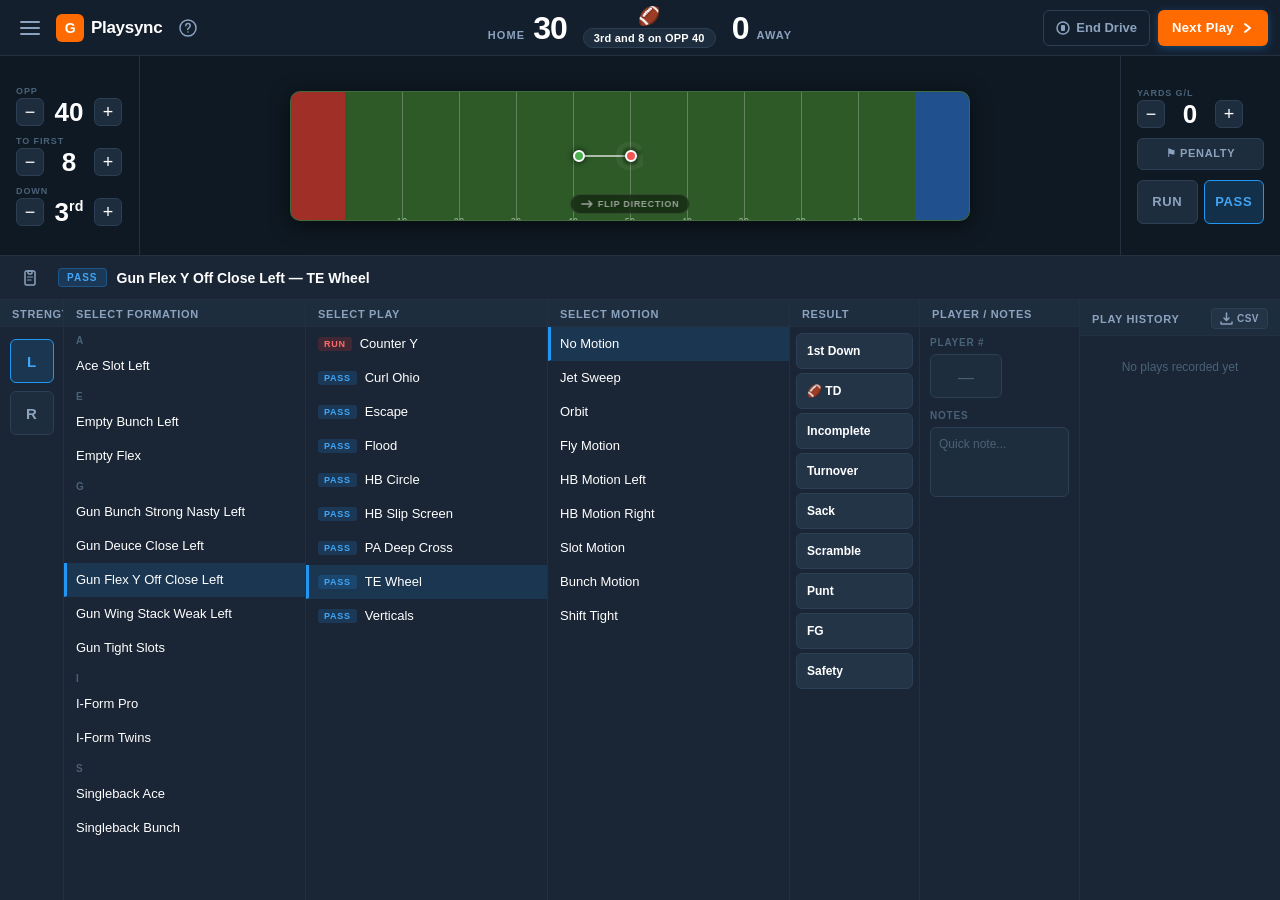
==== index.html @ 2f150595 "Add files via upload" ====
<!DOCTYPE html>
<html lang="es">
<head>
  <meta charset="UTF-8" />
  <meta name="viewport" content="width=device-width, initial-scale=1.0, user-scalable=no" />
  <meta name="apple-mobile-web-app-capable" content="yes" />
  <meta name="apple-mobile-web-app-status-bar-style" content="black-translucent" />
  <title>PlaySync</title>

  <!-- Stylesheets (order matters) -->
  <link rel="stylesheet" href="reset.css" />
  <link rel="stylesheet" href="tokens.css" />
  <link rel="stylesheet" href="layout.css" />
  <link rel="stylesheet" href="components.css" />
</head>
<body>

  <!-- ══════════════════════════════════════════
       TOP BAR — Logo + Scoreboard + Actions
  ══════════════════════════════════════════ -->
  <header id="topbar">
    <div class="topbar-left">
      <button class="icon-btn" id="btn-menu" aria-label="Menu">
        <svg width="20" height="20" viewBox="0 0 20 20" fill="none">
          <rect y="3" width="20" height="2" rx="1" fill="currentColor"/>
          <rect y="9" width="20" height="2" rx="1" fill="currentColor"/>
          <rect y="15" width="20" height="2" rx="1" fill="currentColor"/>
        </svg>
      </button>
      <div class="logo">
        <div class="logo-icon">G</div>
        <span class="logo-text">Playsync</span>
      </div>
      <button class="icon-btn" aria-label="Help">
        <svg width="18" height="18" viewBox="0 0 18 18" fill="none">
          <circle cx="9" cy="9" r="8" stroke="currentColor" stroke-width="1.5"/>
          <path d="M6.8 6.8C6.8 5.58 7.79 4.6 9 4.6s2.2.98 2.2 2.2c0 1.1-.8 1.76-1.54 2.24C9 9.5 8.7 9.9 8.7 10.5" stroke="currentColor" stroke-width="1.5" stroke-linecap="round"/>
          <circle cx="9" cy="13" r=".8" fill="currentColor"/>
        </svg>
      </button>
    </div>

    <div class="topbar-score">
      <div class="score-team">
        <span class="score-label">HOME</span>
        <span class="score-num" id="score-home">30</span>
      </div>
      <div class="score-divider">
        <div class="ball-icon">🏈</div>
        <div class="situation-chip" id="situation-chip">1 and 10 on 20</div>
      </div>
      <div class="score-team">
        <span class="score-num" id="score-away">0</span>
        <span class="score-label">AWAY</span>
      </div>
    </div>

    <div class="topbar-right">
      <button class="btn-secondary" id="btn-end-drive">
        <svg width="14" height="14" viewBox="0 0 14 14" fill="none">
          <circle cx="7" cy="7" r="6" stroke="currentColor" stroke-width="1.5"/>
          <rect x="5" y="4" width="4" height="6" rx="1" fill="currentColor"/>
        </svg>
        End Drive
      </button>
      <button class="btn-primary" id="btn-next-play">
        Next Play
        <svg width="14" height="14" viewBox="0 0 14 14" fill="none">
          <path d="M5 3l5 4-5 4" stroke="currentColor" stroke-width="2" stroke-linecap="round" stroke-linejoin="round"/>
        </svg>
      </button>
    </div>
  </header>

  <!-- ══════════════════════════════════════════
       MIDDLE SECTION — Field + Counters
  ══════════════════════════════════════════ -->
  <main id="middle">

    <!-- Left counters -->
    <div class="counters" id="counters-left">
      <div class="counter-group">
        <span class="counter-label">OPP</span>
        <div class="counter-control">
          <button class="counter-btn minus" data-target="opp">−</button>
          <span class="counter-value" id="val-opp">40</span>
          <button class="counter-btn plus" data-target="opp">+</button>
        </div>
      </div>
      <div class="counter-group">
        <span class="counter-label">TO FIRST</span>
        <div class="counter-control">
          <button class="counter-btn minus" data-target="tofirst">−</button>
          <span class="counter-value" id="val-tofirst">8</span>
          <button class="counter-btn plus" data-target="tofirst">+</button>
        </div>
      </div>
      <div class="counter-group">
        <span class="counter-label">DOWN</span>
        <div class="counter-control">
          <button class="counter-btn minus" data-target="down">−</button>
          <span class="counter-value" id="val-down">3<sup>rd</sup></span>
          <button class="counter-btn plus" data-target="down">+</button>
        </div>
      </div>
    </div>

    <!-- Field visualization -->
    <div class="field-wrap" id="field-wrap">
      <div class="field">
        <!-- End zones -->
        <div class="endzone endzone-left"></div>
        <div class="endzone endzone-right"></div>

        <!-- Yard lines -->
        <div class="yard-lines" id="yard-lines"></div>

        <!-- Yard labels -->
        <div class="yard-labels" id="yard-labels"></div>

        <!-- Ball marker -->
        <div class="ball-marker" id="ball-marker">
          <div class="ball-dot home"></div>
          <div class="ball-line"></div>
          <div class="ball-dot away"></div>
        </div>

        <!-- Logo watermark -->
        <div class="field-logo">G</div>

        <!-- Flip direction button -->
        <button class="flip-btn" id="btn-flip">
          <svg width="12" height="12" viewBox="0 0 12 12" fill="none">
            <path d="M1 6h10M8 3l3 3-3 3" stroke="currentColor" stroke-width="1.5" stroke-linecap="round" stroke-linejoin="round"/>
          </svg>
          FLIP DIRECTION
        </button>
      </div>
    </div>

    <!-- Right: Yards G/L + Penalty + Run/Pass -->
    <div class="counters" id="counters-right">

      <div class="counter-group">
        <span class="counter-label">YARDS G/L</span>
        <div class="counter-control">
          <button class="counter-btn minus" data-target="yards">−</button>
          <span class="counter-value" id="val-yards">0</span>
          <button class="counter-btn plus" data-target="yards">+</button>
        </div>
      </div>

      <div class="penalty-row" id="penalty-row">
        <button class="penalty-toggle" id="btn-penalty-toggle" data-active="false">
          ⚑ PENALTY
        </button>
        <div class="penalty-detail" id="penalty-detail" style="display:none">
          <select class="penalty-select" id="penalty-team">
            <option value="OFF">OFF</option>
            <option value="DEF">DEF</option>
          </select>
          <input class="penalty-input" id="penalty-yards" type="number" min="0" max="50" placeholder="Yds" />
        </div>
      </div>

      <div class="run-pass-toggle">
        <button class="toggle-btn" id="btn-run" data-type="run">RUN</button>
        <button class="toggle-btn active" id="btn-pass" data-type="pass">PASS</button>
      </div>

    </div>

  </main>

  <!-- ══════════════════════════════════════════
       PLAY BAR — Current selected play display
  ══════════════════════════════════════════ -->
  <div id="play-bar">
    <button class="icon-btn" id="btn-clipboard">
      <svg width="18" height="18" viewBox="0 0 18 18" fill="none">
        <rect x="4" y="2" width="10" height="14" rx="1.5" stroke="currentColor" stroke-width="1.5"/>
        <path d="M7 2h4v2a1 1 0 01-1 1H8a1 1 0 01-1-1V2z" stroke="currentColor" stroke-width="1.5"/>
        <line x1="6.5" y1="8" x2="11.5" y2="8" stroke="currentColor" stroke-width="1.2" stroke-linecap="round"/>
        <line x1="6.5" y1="11" x2="10" y2="11" stroke="currentColor" stroke-width="1.2" stroke-linecap="round"/>
      </svg>
    </button>
    <div class="play-bar-content">
      <span class="play-type-badge" id="play-badge">PASS</span>
      <span class="play-name" id="play-name">Gun Flex Y Off Close Left — TE Wheel</span>
    </div>
  </div>

  <!-- ══════════════════════════════════════════
       BOTTOM PANEL — Selectors + Play History
  ══════════════════════════════════════════ -->
  <section id="bottom-panel">

    <!-- Col 1: Strength -->
    <div class="selector-col" id="col-strength">
      <div class="col-header">Strength</div>
      <div class="strength-btns">
        <button class="strength-btn active" data-strength="L">L</button>
        <button class="strength-btn" data-strength="R">R</button>
      </div>
    </div>

    <!-- Col 2: Formation -->
    <div class="selector-col" id="col-formation">
      <div class="col-header">Select Formation</div>
      <div class="selector-list" id="formation-list"></div>
    </div>

    <!-- Col 3: Play -->
    <div class="selector-col" id="col-play">
      <div class="col-header">Select Play</div>
      <div class="selector-list" id="play-list"></div>
    </div>

    <!-- Col 4: Motion -->
    <div class="selector-col" id="col-motion">
      <div class="col-header">Select Motion</div>
      <div class="selector-list" id="motion-list"></div>
    </div>

    <!-- Col 5: Result -->
    <div class="selector-col" id="col-result">
      <div class="col-header">Result</div>
      <div class="result-btns" id="result-btns">
        <button class="result-btn" data-result="1st Down">1st Down</button>
        <button class="result-btn" data-result="TD">🏈 TD</button>
        <button class="result-btn" data-result="Incomplete">Incomplete</button>
        <button class="result-btn" data-result="Turnover">Turnover</button>
        <button class="result-btn" data-result="Sack">Sack</button>
        <button class="result-btn" data-result="Scramble">Scramble</button>
        <button class="result-btn" data-result="Punt">Punt</button>
        <button class="result-btn" data-result="FG">FG</button>
        <button class="result-btn" data-result="Safety">Safety</button>
      </div>
    </div>

    <!-- Col 6: Player + Notes -->
    <div class="selector-col" id="col-player">
      <div class="col-header">Player / Notes</div>
      <div class="player-notes-panel">
        <div class="field-group">
          <label class="field-label">Player #</label>
          <input
            class="player-num-input"
            id="val-player"
            type="number"
            min="0" max="99"
            placeholder="—"
            inputmode="numeric"
          />
        </div>
        <div class="field-group">
          <label class="field-label">Notes</label>
          <textarea class="notes-input" id="play-notes" maxlength="80" placeholder="Quick note..."></textarea>
        </div>
      </div>
    </div>

    <!-- Col 7: Play History -->
    <div class="selector-col" id="col-history">
      <div class="col-header">
        Play History
        <button class="export-btn" id="btn-export">
          <svg width="13" height="13" viewBox="0 0 13 13" fill="none">
            <path d="M6.5 1v7M4 6l2.5 2.5L9 6" stroke="currentColor" stroke-width="1.5" stroke-linecap="round" stroke-linejoin="round"/>
            <path d="M1 10v1.5a.5.5 0 00.5.5h10a.5.5 0 00.5-.5V10" stroke="currentColor" stroke-width="1.5" stroke-linecap="round"/>
          </svg>
          CSV
        </button>
      </div>
      <div class="history-list" id="history-list">
        <div class="history-empty">No plays recorded yet</div>
      </div>
    </div>

  </section>

  <!-- Scripts -->
  <script src="data.js"></script>
  <script src="state.js"></script>
  <script src="field.js"></script>
  <script src="selectors.js"></script>
  <script src="counters.js"></script>
  <script src="history.js"></script>
  <script src="export.js"></script>
  <script src="playModal.js"></script>
  <script src="playLogic.js"></script>
  <script src="app.js"></script>

</body>
</html>
---- tokens.css ----
/* ══════════════════════════════════════════
   DESIGN TOKENS
   Edit these to retheme the entire app
══════════════════════════════════════════ */

:root {
  /* ── Colors ── */
  --bg:           #0f1923;
  --bg-mid:       #141f2e;
  --bg-panel:     #1a2535;
  --bg-card:      #1e2d3d;
  --bg-item:      #243447;
  --bg-item-hover:#2a3d54;
  --bg-selected:  #1a3650;

  --border:       #243040;
  --border-light: #2d3f55;

  --text-primary: #ffffff;
  --text-secondary: #8ba3be;
  --text-muted:   #4a6278;

  --accent-blue:  #2196f3;
  --accent-blue-bright: #42a5f5;
  --accent-orange: #ff6b00;
  --accent-orange-muted: rgba(255, 107, 0, 0.15);

  --run-color:    #e53935;
  --run-bg:       rgba(229, 57, 53, 0.18);
  --pass-color:   #2196f3;
  --pass-bg:      rgba(33, 150, 243, 0.18);

  --endzone-home: rgba(180, 40, 40, 0.85);
  --endzone-away: rgba(30, 80, 160, 0.85);
  --field-green:  #2d5a27;
  --field-line:   rgba(255,255,255,0.25);

  /* ── Typography ── */
  --font-ui:      -apple-system, 'SF Pro Display', 'Helvetica Neue', sans-serif;
  --font-mono:    'SF Mono', 'Menlo', monospace;

  /* ── Sizing — iPad landscape target: 1024×768 ── */
  --topbar-h:     56px;
  --middle-h:     200px;
  --playbar-h:    44px;
  --bottom-h:     calc(100vh - var(--topbar-h) - var(--middle-h) - var(--playbar-h));

  /* ── Radius ── */
  --r-sm:   6px;
  --r-md:   10px;
  --r-lg:   14px;
  --r-full: 999px;

  /* ── Shadows ── */
  --shadow-sm:  0 1px 3px rgba(0,0,0,0.4);
  --shadow-md:  0 4px 12px rgba(0,0,0,0.5);
  --shadow-btn: 0 2px 8px rgba(33,150,243,0.35);
}
---- layout.css ----
/* ══════════════════════════════════════════
   LAYOUT
══════════════════════════════════════════ */

body {
  font-family: var(--font-ui);
  background: var(--bg);
  color: var(--text-primary);
  display: flex;
  flex-direction: column;
  height: 100vh;
  width: 100vw;
}

/* ── TOP BAR ── */
#topbar {
  height: var(--topbar-h);
  background: var(--bg-mid);
  border-bottom: 1px solid var(--border);
  display: grid;
  grid-template-columns: 1fr auto 1fr;
  align-items: center;
  padding: 0 12px;
  flex-shrink: 0;
  gap: 8px;
  z-index: 10;
}

.topbar-left {
  display: flex;
  align-items: center;
  gap: 8px;
}

.topbar-score {
  display: flex;
  align-items: center;
  gap: 16px;
}

.topbar-right {
  display: flex;
  align-items: center;
  justify-content: flex-end;
  gap: 8px;
}

/* ── MIDDLE ── */
#middle {
  height: var(--middle-h);
  display: grid;
  grid-template-columns: 140px 1fr 160px;
  background: var(--bg);
  flex-shrink: 0;
  border-bottom: 1px solid var(--border);
  gap: 0;
}

.counters {
  display: flex;
  flex-direction: column;
  justify-content: center;
  gap: 10px;
  padding: 12px 16px;
  border-right: 1px solid var(--border);
}

#counters-right {
  border-right: none;
  border-left: 1px solid var(--border);
}

/* ── PLAY BAR ── */
#play-bar {
  height: var(--playbar-h);
  background: var(--bg-panel);
  border-bottom: 1px solid var(--border);
  display: flex;
  align-items: center;
  padding: 0 12px;
  gap: 10px;
  flex-shrink: 0;
}

/* ── BOTTOM PANEL ── */
#bottom-panel {
  flex: 1;
  display: grid;
  grid-template-columns: 64px 1fr 1fr 1fr 130px 160px 200px;
  background: var(--bg-panel);
  overflow: hidden;
  min-height: 0;
}

.selector-col {
  display: flex;
  flex-direction: column;
  border-right: 1px solid var(--border);
  overflow: hidden;
  min-height: 0;
}

.selector-col:last-child {
  border-right: none;
}

.col-header {
  font-size: 11px;
  font-weight: 600;
  letter-spacing: 0.06em;
  color: var(--text-secondary);
  text-transform: uppercase;
  padding: 8px 12px 6px;
  border-bottom: 1px solid var(--border);
  background: var(--bg-card);
  flex-shrink: 0;
  display: flex;
  align-items: center;
  justify-content: space-between;
}

.selector-list {
  overflow-y: auto;
  flex: 1;
  -webkit-overflow-scrolling: touch;
}

/* Scrollbar — thin and subtle */
.selector-list::-webkit-scrollbar { width: 3px; }
.selector-list::-webkit-scrollbar-track { background: transparent; }
.selector-list::-webkit-scrollbar-thumb { background: var(--border-light); border-radius: 99px; }

/* ── FIELD WRAP ── */
.field-wrap {
  display: flex;
  align-items: center;
  justify-content: center;
  padding: 16px 12px;
  overflow: hidden;
}
---- components.css ----
/* ══════════════════════════════════════════
   COMPONENTS
══════════════════════════════════════════ */

/* ── Logo ── */
.logo {
  display: flex;
  align-items: center;
  gap: 7px;
}
.logo-icon {
  width: 28px; height: 28px;
  background: var(--accent-orange);
  border-radius: 6px;
  display: flex; align-items: center; justify-content: center;
  font-size: 14px; font-weight: 900;
  color: white;
  letter-spacing: -0.5px;
}
.logo-text {
  font-size: 17px;
  font-weight: 700;
  color: var(--text-primary);
  letter-spacing: -0.3px;
}

/* ── Icon button ── */
.icon-btn {
  width: 36px; height: 36px;
  display: flex; align-items: center; justify-content: center;
  border-radius: var(--r-sm);
  color: var(--text-secondary);
  transition: background 0.15s, color 0.15s;
}
.icon-btn:hover, .icon-btn:active {
  background: var(--bg-item);
  color: var(--text-primary);
}

/* ── Primary / Secondary buttons ── */
.btn-primary {
  display: flex; align-items: center; gap: 6px;
  background: var(--accent-orange);
  color: white;
  font-size: 13px; font-weight: 700;
  letter-spacing: 0.03em;
  padding: 0 14px;
  height: 36px;
  border-radius: var(--r-sm);
  box-shadow: var(--shadow-btn);
  transition: opacity 0.15s, transform 0.1s;
}
.btn-primary:active { opacity: 0.85; transform: scale(0.97); }

.btn-secondary {
  display: flex; align-items: center; gap: 6px;
  background: transparent;
  color: var(--text-secondary);
  font-size: 13px; font-weight: 600;
  padding: 0 12px;
  height: 36px;
  border-radius: var(--r-sm);
  border: 1px solid var(--border-light);
  transition: background 0.15s, color 0.15s;
}
.btn-secondary:hover, .btn-secondary:active {
  background: var(--bg-item);
  color: var(--text-primary);
}

/* ── Scoreboard ── */
.score-team {
  display: flex; align-items: baseline; gap: 8px;
}
.score-label {
  font-size: 11px; font-weight: 700;
  letter-spacing: 0.1em;
  color: var(--text-secondary);
  text-transform: uppercase;
}
.score-num {
  font-size: 32px; font-weight: 800;
  letter-spacing: -1px;
  color: var(--text-primary);
  line-height: 1;
  font-variant-numeric: tabular-nums;
}
.score-divider {
  display: flex; flex-direction: column;
  align-items: center; gap: 3px;
}
.ball-icon { font-size: 18px; line-height: 1; }
.situation-chip {
  background: var(--bg-card);
  border: 1px solid var(--border-light);
  border-radius: var(--r-full);
  padding: 3px 10px;
  font-size: 11px; font-weight: 600;
  color: var(--text-primary);
  letter-spacing: 0.02em;
  white-space: nowrap;
}

/* ── Counters ── */
.counter-group {
  display: flex; flex-direction: column; gap: 2px;
}
.counter-label {
  font-size: 9px; font-weight: 700;
  letter-spacing: 0.1em;
  color: var(--text-muted);
  text-transform: uppercase;
}
.counter-control {
  display: flex; align-items: center; gap: 6px;
}
.counter-btn {
  width: 28px; height: 28px;
  background: var(--bg-card);
  border: 1px solid var(--border-light);
  border-radius: var(--r-sm);
  color: var(--text-primary);
  font-size: 18px; font-weight: 300;
  display: flex; align-items: center; justify-content: center;
  line-height: 1;
  transition: background 0.1s, transform 0.1s;
  user-select: none;
  -webkit-user-select: none;
}
.counter-btn:active {
  background: var(--accent-blue);
  transform: scale(0.92);
}
.counter-value {
  font-size: 26px; font-weight: 800;
  min-width: 38px;
  text-align: center;
  color: var(--text-primary);
  font-variant-numeric: tabular-nums;
  line-height: 1;
}

/* ── Run / Pass toggle ── */
.run-pass-toggle {
  display: flex; gap: 6px;
}
.toggle-btn {
  flex: 1;
  height: 44px;
  border-radius: var(--r-sm);
  font-size: 13px; font-weight: 800;
  letter-spacing: 0.05em;
  color: var(--text-secondary);
  background: var(--bg-card);
  border: 1px solid var(--border-light);
  transition: background 0.15s, color 0.15s, border-color 0.15s;
}
.toggle-btn[data-type="run"].active {
  background: var(--run-bg);
  border-color: var(--run-color);
  color: #ff6b6b;
}
.toggle-btn[data-type="pass"].active {
  background: var(--pass-bg);
  border-color: var(--pass-color);
  color: var(--accent-blue-bright);
}

/* ── Field ── */
.field {
  position: relative;
  width: 100%;
  max-width: 680px;
  height: 130px;
  background: var(--field-green);
  border-radius: var(--r-md);
  overflow: hidden;
  box-shadow: 0 4px 20px rgba(0,0,0,0.6);
  border: 1px solid rgba(255,255,255,0.1);
}
.endzone {
  position: absolute; top: 0; bottom: 0;
  width: 8%;
}
.endzone-left {
  left: 0;
  background: var(--endzone-home);
}
.endzone-right {
  right: 0;
  background: var(--endzone-away);
}
.yard-lines {
  position: absolute; inset: 0;
  left: 8%; right: 8%;
}
.yard-line-el {
  position: absolute; top: 0; bottom: 0;
  width: 1px;
  background: var(--field-line);
}
.yard-labels {
  position: absolute;
  bottom: 4px; left: 8%; right: 8%;
  display: flex; justify-content: space-between;
}
.yard-label {
  font-size: 9px; font-weight: 700;
  color: rgba(255,255,255,0.45);
  letter-spacing: 0.04em;
  transform: translateX(-50%);
}
.field-logo {
  position: absolute;
  top: 50%; left: 50%;
  transform: translate(-50%, -50%);
  font-size: 40px; font-weight: 900;
  color: rgba(255,255,255,0.06);
  pointer-events: none;
  user-select: none;
}
.flip-btn {
  position: absolute;
  bottom: 6px; left: 50%;
  transform: translateX(-50%);
  background: rgba(0,0,0,0.45);
  color: rgba(255,255,255,0.55);
  font-size: 9px; font-weight: 700;
  letter-spacing: 0.08em;
  padding: 3px 10px;
  border-radius: var(--r-full);
  display: flex; align-items: center; gap: 5px;
  border: 1px solid rgba(255,255,255,0.12);
  backdrop-filter: blur(4px);
  transition: background 0.15s, color 0.15s;
}
.flip-btn:active {
  background: rgba(255,255,255,0.15);
  color: white;
}
/* Ball marker */
.ball-marker {
  position: absolute;
  top: 50%; transform: translateY(-50%);
  display: flex; align-items: center;
  pointer-events: none;
  transition: left 0.4s ease;
}
.ball-dot {
  width: 12px; height: 12px;
  border-radius: 50%;
  border: 2px solid white;
  box-shadow: 0 0 6px rgba(0,0,0,0.8);
  flex-shrink: 0;
}
.ball-dot.home { background: #4caf50; }
.ball-dot.away { background: #ef5350; }
.ball-line {
  height: 2px;
  background: rgba(255,255,255,0.6);
  width: 40px;
}

/* ── Play Bar ── */
.play-bar-content {
  display: flex; align-items: center; gap: 10px;
  flex: 1;
}
.play-type-badge {
  font-size: 10px; font-weight: 800;
  letter-spacing: 0.1em;
  padding: 3px 8px;
  border-radius: 4px;
  flex-shrink: 0;
  background: var(--pass-bg);
  color: var(--accent-blue-bright);
  border: 1px solid rgba(33,150,243,0.3);
}
.play-type-badge.run {
  background: var(--run-bg);
  color: #ff6b6b;
  border-color: rgba(229,57,53,0.3);
}
.play-name {
  font-size: 14px; font-weight: 600;
  color: var(--text-primary);
  white-space: nowrap;
  overflow: hidden;
  text-overflow: ellipsis;
}

/* ── Selector items ── */
.group-label {
  font-size: 10px; font-weight: 700;
  letter-spacing: 0.08em;
  color: var(--text-muted);
  text-transform: uppercase;
  padding: 8px 12px 3px;
  pointer-events: none;
}
.selector-item {
  display: flex; align-items: center; gap: 8px;
  padding: 9px 12px;
  font-size: 13px; font-weight: 500;
  color: var(--text-primary);
  border-bottom: 1px solid transparent;
  transition: background 0.1s;
  cursor: pointer;
  user-select: none;
  -webkit-user-select: none;
}
.selector-item:active { background: var(--bg-item-hover); }
.selector-item.selected {
  background: var(--bg-selected);
  border-left: 3px solid var(--accent-blue);
  padding-left: 9px;
}
.play-badge {
  font-size: 9px; font-weight: 800;
  letter-spacing: 0.08em;
  padding: 2px 6px;
  border-radius: 3px;
  flex-shrink: 0;
  text-transform: uppercase;
}
.play-badge.pass {
  background: var(--pass-bg);
  color: var(--accent-blue-bright);
}
.play-badge.run {
  background: var(--run-bg);
  color: #ff6b6b;
}

/* ── Strength buttons ── */
.strength-btns {
  display: flex; flex-direction: column;
  align-items: center;
  gap: 8px;
  padding: 12px 0;
  flex: 1;
}
.strength-btn {
  width: 44px; height: 44px;
  background: var(--bg-card);
  border: 1px solid var(--border-light);
  border-radius: var(--r-sm);
  font-size: 15px; font-weight: 800;
  color: var(--text-secondary);
  transition: background 0.15s, color 0.15s, border-color 0.15s;
}
.strength-btn.active {
  background: var(--bg-selected);
  border-color: var(--accent-blue);
  color: var(--accent-blue-bright);
}

/* ── Play History ── */
.history-list {
  overflow-y: auto;
  flex: 1;
  -webkit-overflow-scrolling: touch;
}
.history-list::-webkit-scrollbar { width: 3px; }
.history-list::-webkit-scrollbar-thumb { background: var(--border-light); border-radius: 99px; }

.history-empty {
  font-size: 12px;
  color: var(--text-muted);
  text-align: center;
  padding: 24px 12px;
}
.history-item {
  padding: 8px 10px;
  border-bottom: 1px solid var(--border);
  display: flex; flex-direction: column; gap: 2px;
  transition: background 0.1s;
}
.history-item:active { background: var(--bg-item); }
.history-item-top {
  display: flex; align-items: center; gap: 6px;
}
.history-item-num {
  font-size: 10px; font-weight: 700;
  color: var(--text-muted);
  min-width: 18px;
  font-variant-numeric: tabular-nums;
}
.history-item-play {
  font-size: 11px; font-weight: 600;
  color: var(--text-primary);
  overflow: hidden; text-overflow: ellipsis; white-space: nowrap;
  flex: 1;
}
.history-item-meta {
  display: flex; gap: 4px;
  padding-left: 24px;
}
.history-meta-tag {
  font-size: 9px; font-weight: 600;
  color: var(--text-muted);
  background: var(--bg-card);
  padding: 1px 5px;
  border-radius: 3px;
  letter-spacing: 0.04em;
}

/* ── Export button ── */
.export-btn {
  display: flex; align-items: center; gap: 4px;
  font-size: 10px; font-weight: 700;
  letter-spacing: 0.05em;
  color: var(--text-secondary);
  background: var(--bg-item);
  border: 1px solid var(--border-light);
  border-radius: 4px;
  padding: 3px 8px;
  transition: background 0.15s, color 0.15s;
}
.export-btn:active {
  background: var(--accent-blue);
  color: white;
}

/* ══════════════════════════════════════════
   PLAY MODAL — Bottom Sheet
══════════════════════════════════════════ */

/* Backdrop — always in DOM once built, hidden via opacity */
#play-modal-backdrop {
  position: fixed;
  inset: 0;
  background: rgba(0, 0, 0, 0.65);
  z-index: 1000;
  display: flex;
  align-items: flex-end;
  justify-content: center;
  opacity: 0;
  pointer-events: none;
  transition: opacity 0.28s ease;
}
#play-modal-backdrop.visible {
  opacity: 1;
  pointer-events: auto;
}

/* Sheet */
#play-modal {
  width: 100%;
  max-width: 680px;
  max-height: 82vh;
  background: var(--bg-panel);
  border-radius: var(--r-lg) var(--r-lg) 0 0;
  border-top: 1px solid var(--border-light);
  box-shadow: 0 -8px 40px rgba(0, 0, 0, 0.7);
  display: flex;
  flex-direction: column;
  transform: translateY(100%);
  transition: transform 0.3s cubic-bezier(0.32, 0.72, 0, 1);
}
#play-modal.open {
  transform: translateY(0);
}

/* Drag handle */
.modal-handle {
  flex-shrink: 0;
  width: 40px;
  height: 4px;
  background: var(--border-light);
  border-radius: var(--r-full);
  margin: 10px auto 0;
}

/* Header */
.modal-header {
  flex-shrink: 0;
  display: flex;
  align-items: center;
  justify-content: space-between;
  padding: 10px 16px 10px;
  border-bottom: 1px solid var(--border);
}
.modal-title {
  font-size: 15px;
  font-weight: 700;
  color: var(--text-primary);
  letter-spacing: -0.2px;
}
.modal-cancel-btn {
  min-height: 44px;
  padding: 0 10px;
  font-size: 14px;
  font-weight: 500;
  color: var(--text-secondary);
  border-radius: var(--r-sm);
  display: flex;
  align-items: center;
  transition: background 0.15s, color 0.15s;
}
.modal-cancel-btn:active {
  background: var(--bg-item);
  color: var(--text-primary);
}

/* Scrollable body */
.modal-body {
  flex: 1;
  overflow-y: auto;
  -webkit-overflow-scrolling: touch;
}
.modal-body::-webkit-scrollbar { width: 3px; }
.modal-body::-webkit-scrollbar-thumb { background: var(--border-light); border-radius: 99px; }

/* Section */
.modal-section {
  padding: 12px 16px;
  border-bottom: 1px solid var(--border);
}
.modal-section:last-child { border-bottom: none; }

.modal-label {
  font-size: 10px;
  font-weight: 700;
  letter-spacing: 0.1em;
  text-transform: uppercase;
  color: var(--text-muted);
  margin-bottom: 8px;
}

/* ── Yards ── */
.modal-yards-row {
  display: flex;
  align-items: center;
  justify-content: center;
  gap: 8px;
}
.modal-yards-display {
  min-width: 90px;
  font-size: 52px;
  font-weight: 800;
  color: var(--text-primary);
  text-align: center;
  font-variant-numeric: tabular-nums;
  letter-spacing: -2px;
  line-height: 1;
  cursor: pointer;
  user-select: none;
  -webkit-user-select: none;
}
.modal-quick-btn {
  min-width: 52px;
  height: 44px;
  background: var(--bg-card);
  border: 1px solid var(--border-light);
  border-radius: var(--r-sm);
  font-size: 13px;
  font-weight: 700;
  color: var(--text-secondary);
  transition: background 0.1s, color 0.1s, border-color 0.1s, transform 0.1s;
}
.modal-quick-btn:active {
  background: var(--accent-blue);
  border-color: var(--accent-blue);
  color: white;
  transform: scale(0.94);
}

/* ── Result ── */
.modal-result-row {
  display: flex;
  flex-wrap: wrap;
  gap: 6px;
}
.modal-result-btn {
  height: 44px;
  padding: 0 16px;
  background: var(--bg-card);
  border: 1px solid var(--border-light);
  border-radius: var(--r-sm);
  font-size: 12px;
  font-weight: 700;
  letter-spacing: 0.04em;
  color: var(--text-secondary);
  transition: background 0.15s, color 0.15s, border-color 0.15s;
}
.modal-result-btn.active {
  background: var(--bg-selected);
  border-color: var(--accent-blue);
  color: var(--accent-blue-bright);
}
/* Special result colors */
.modal-result-btn[data-result="TD"].active {
  background: var(--accent-orange-muted);
  border-color: var(--accent-orange);
  color: var(--accent-orange);
}
.modal-result-btn[data-result="Turnover"].active,
.modal-result-btn[data-result="Safety"].active {
  background: var(--run-bg);
  border-color: var(--run-color);
  color: #ff6b6b;
}
.modal-result-btn[data-result="FG"].active {
  background: rgba(76, 175, 80, 0.18);
  border-color: #4caf50;
  color: #66bb6a;
}

/* ── Player # + Pass options (inline) ── */
.modal-section-inline {
  display: flex;
  gap: 20px;
  align-items: flex-start;
}
.modal-inline-group { flex: 1; }

.modal-player-input {
  width: 72px;
  height: 44px;
  background: var(--bg-card);
  border: 1px solid var(--border-light);
  border-radius: var(--r-sm);
  color: var(--text-primary);
  font-size: 22px;
  font-weight: 700;
  text-align: center;
  font-variant-numeric: tabular-nums;
  -moz-appearance: textfield;
}
.modal-player-input:focus {
  outline: none;
  border-color: var(--accent-blue);
}
.modal-player-input::-webkit-inner-spin-button,
.modal-player-input::-webkit-outer-spin-button { -webkit-appearance: none; margin: 0; }

/* Sack / Scramble row */
.modal-toggles-row {
  display: flex;
  gap: 6px;
}
.modal-toggle-btn {
  height: 44px;
  padding: 0 16px;
  background: var(--bg-card);
  border: 1px solid var(--border-light);
  border-radius: var(--r-sm);
  font-size: 12px;
  font-weight: 700;
  letter-spacing: 0.04em;
  color: var(--text-secondary);
  transition: background 0.15s, color 0.15s, border-color 0.15s;
}
.modal-toggle-btn.active {
  background: var(--bg-selected);
  border-color: var(--accent-blue);
  color: var(--accent-blue-bright);
}

/* ── Penalty ── */
.modal-penalty-header {
  display: flex;
  align-items: center;
  justify-content: space-between;
}
.modal-penalty-header .modal-label { margin-bottom: 0; }

.modal-penalty-body {
  margin-top: 10px;
  display: flex;
  flex-direction: column;
  gap: 8px;
}

.modal-text-input {
  width: 100%;
  height: 44px;
  background: var(--bg-card);
  border: 1px solid var(--border-light);
  border-radius: var(--r-sm);
  color: var(--text-primary);
  font-size: 14px;
  font-weight: 500;
  font-family: var(--font-ui);
  padding: 0 12px;
  box-sizing: border-box;
}
.modal-text-input::placeholder { color: var(--text-muted); }
.modal-text-input:focus {
  outline: none;
  border-color: var(--accent-blue);
}

.modal-penalty-row2 {
  display: flex;
  align-items: center;
  gap: 8px;
}
.modal-team-toggle { display: flex; gap: 4px; }
.modal-team-btn {
  height: 44px;
  padding: 0 16px;
  background: var(--bg-card);
  border: 1px solid var(--border-light);
  border-radius: var(--r-sm);
  font-size: 12px;
  font-weight: 700;
  letter-spacing: 0.05em;
  color: var(--text-secondary);
  transition: background 0.15s, color 0.15s, border-color 0.15s;
}
.modal-team-btn.active {
  background: var(--accent-orange-muted);
  border-color: var(--accent-orange);
  color: var(--accent-orange);
}

/* ── Footer ── */
.modal-footer {
  flex-shrink: 0;
  padding: 12px 16px;
  border-top: 1px solid var(--border);
}
.modal-confirm-btn {
  width: 100%;
  height: 52px;
  background: var(--accent-orange);
  color: white;
  font-size: 15px;
  font-weight: 800;
  letter-spacing: 0.04em;
  border-radius: var(--r-md);
  box-shadow: 0 2px 14px rgba(255, 107, 0, 0.4);
  transition: opacity 0.15s, transform 0.1s;
}
.modal-confirm-btn:active {
  opacity: 0.85;
  transform: scale(0.98);
}

/* ── Penalty row ── */
.penalty-row {
  display: flex;
  flex-direction: column;
  gap: 6px;
}
.penalty-toggle {
  height: 32px;
  background: var(--bg-card);
  border: 1px solid var(--border-light);
  border-radius: var(--r-sm);
  font-size: 11px; font-weight: 700;
  letter-spacing: 0.06em;
  color: var(--text-secondary);
  transition: background 0.15s, color 0.15s, border-color 0.15s;
  padding: 0 10px;
}
.penalty-toggle[data-active="true"] {
  background: rgba(229, 57, 53, 0.15);
  border-color: #e53935;
  color: #ff6b6b;
}
.penalty-detail {
  display: flex;
  gap: 6px;
  align-items: center;
}
.penalty-select {
  flex: 1;
  height: 30px;
  background: var(--bg-card);
  border: 1px solid var(--border-light);
  border-radius: var(--r-sm);
  color: var(--text-primary);
  font-size: 12px;
  padding: 0 6px;
}
.penalty-input {
  width: 52px;
  height: 30px;
  background: var(--bg-card);
  border: 1px solid var(--border-light);
  border-radius: var(--r-sm);
  color: var(--text-primary);
  font-size: 13px; font-weight: 700;
  text-align: center;
}

/* ── Result buttons ── */
.result-btns {
  display: flex;
  flex-direction: column;
  gap: 4px;
  padding: 6px;
  overflow-y: auto;
  flex: 1;
}
.result-btn {
  height: 36px;
  background: var(--bg-item);
  border: 1px solid var(--border-light);
  border-radius: var(--r-sm);
  font-size: 12px; font-weight: 600;
  color: var(--text-primary);
  text-align: left;
  padding: 0 10px;
  transition: background 0.1s, border-color 0.1s;
}
.result-btn:active { background: var(--bg-item-hover); }
.result-btn.selected {
  background: var(--bg-selected);
  border-color: var(--accent-blue);
  color: var(--accent-blue-bright);
}
.result-btn[data-result="TD"].selected {
  background: rgba(255, 107, 0, 0.15);
  border-color: var(--accent-orange);
  color: var(--accent-orange);
}
.result-btn[data-result="Turnover"].selected,
.result-btn[data-result="Sack"].selected {
  background: rgba(229, 57, 53, 0.15);
  border-color: #e53935;
  color: #ff6b6b;
}

/* ── Player / Notes panel ── */
.player-notes-panel {
  display: flex;
  flex-direction: column;
  gap: 12px;
  padding: 10px;
  flex: 1;
}
.field-group {
  display: flex;
  flex-direction: column;
  gap: 6px;
}
.field-label {
  font-size: 10px; font-weight: 700;
  letter-spacing: 0.08em;
  color: var(--text-muted);
  text-transform: uppercase;
}
.notes-input {
  background: var(--bg-card);
  border: 1px solid var(--border-light);
  border-radius: var(--r-sm);
  color: var(--text-primary);
  font-size: 12px;
  font-family: var(--font-ui);
  padding: 8px;
  resize: none;
  height: 70px;
  line-height: 1.4;
}
.notes-input::placeholder { color: var(--text-muted); }
.notes-input:focus {
  outline: none;
  border-color: var(--accent-blue);
}

/* ── Player number direct input ── */
.player-num-input {
  width: 72px;
  height: 44px;
  background: var(--bg-card);
  border: 1px solid var(--border-light);
  border-radius: var(--r-sm);
  color: var(--text-primary);
  font-size: 22px;
  font-weight: 700;
  text-align: center;
  font-variant-numeric: tabular-nums;
  font-family: var(--font-ui);
  -moz-appearance: textfield;
}
.player-num-input::placeholder { color: var(--text-muted); font-size: 16px; font-weight: 400; }
.player-num-input:focus { outline: none; border-color: var(--accent-blue); }
.player-num-input::-webkit-inner-spin-button,
.player-num-input::-webkit-outer-spin-button { -webkit-appearance: none; margin: 0; }

/* ── History result tags ── */
.history-meta-tag.result-td         { color: var(--accent-orange); }
.history-meta-tag.result-turnover   { color: #ff6b6b; }
.history-meta-tag.result-sack       { color: #ff6b6b; }
.history-meta-tag.result-1st-down   { color: #69f0ae; }
.history-meta-tag.result-incomplete { color: var(--text-muted); }
.history-meta-tag.penalty           { color: #ff6b6b; }
.history-meta-tag.notes             { color: var(--text-secondary); font-style: italic; }
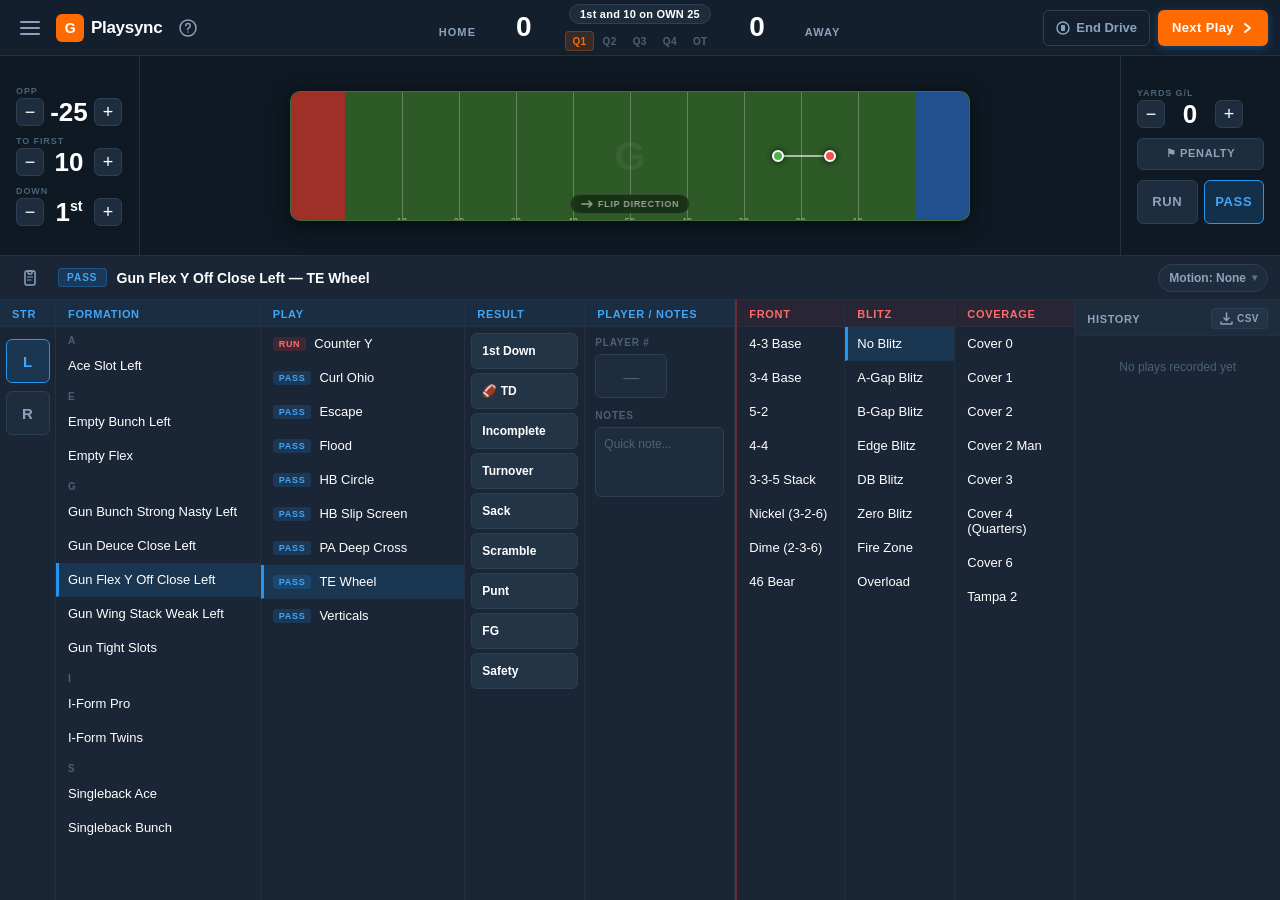
==== commit d15c37bd: "Add files via upload" ====
--- a/index.html
+++ b/index.html
@@ -41,18 +41,35 @@
     </div>
 
     <div class="topbar-score">
+
+      <!-- HOME -->
       <div class="score-team">
-        <span class="score-label">HOME</span>
-        <span class="score-num" id="score-home">30</span>
-      </div>
+        <input class="team-name-input" id="team-home-name" type="text"
+              maxlength="10" value="HOME" placeholder="HOME" />
+        <input class="score-input" id="score-home" type="number"
+              min="0" max="999" value="0" inputmode="numeric" />
+      </div>
+
       <div class="score-divider">
-        <div class="ball-icon">🏈</div>
-        <div class="situation-chip" id="situation-chip">1 and 10 on 20</div>
-      </div>
+        <div class="situation-chip" id="situation-chip">1st and 10</div>
+        <!-- Quarter selector -->
+        <div class="quarter-selector" id="quarter-selector">
+          <button class="quarter-btn active" data-q="1">Q1</button>
+          <button class="quarter-btn" data-q="2">Q2</button>
+          <button class="quarter-btn" data-q="3">Q3</button>
+          <button class="quarter-btn" data-q="4">Q4</button>
+          <button class="quarter-btn" data-q="OT">OT</button>
+        </div>
+      </div>
+
+      <!-- AWAY -->
       <div class="score-team">
-        <span class="score-num" id="score-away">0</span>
-        <span class="score-label">AWAY</span>
-      </div>
+        <input class="score-input" id="score-away" type="number"
+              min="0" max="999" value="0" inputmode="numeric" />
+        <input class="team-name-input team-name-right" id="team-away-name" type="text"
+              maxlength="10" value="AWAY" placeholder="AWAY" />
+      </div>
+
     </div>
 
     <div class="topbar-right">
@@ -184,9 +201,22 @@
         <line x1="6.5" y1="11" x2="10" y2="11" stroke="currentColor" stroke-width="1.2" stroke-linecap="round"/>
       </svg>
     </button>
+
     <div class="play-bar-content">
       <span class="play-type-badge" id="play-badge">PASS</span>
       <span class="play-name" id="play-name">Gun Flex Y Off Close Left — TE Wheel</span>
+    </div>
+
+    <!-- Motion chip -->
+    <div class="motion-chip-wrap" id="motion-chip-wrap">
+      <button class="motion-chip" id="motion-chip">
+        Motion: None
+        <span class="motion-chip-arrow">▾</span>
+      </button>
+      <!-- Dropdown -->
+      <div class="motion-dropdown" id="motion-dropdown" style="display:none">
+        <!-- populated by JS -->
+      </div>
     </div>
   </div>
 
@@ -197,7 +227,7 @@
 
     <!-- Col 1: Strength -->
     <div class="selector-col" id="col-strength">
-      <div class="col-header">Strength</div>
+      <div class="col-header off-header">Str</div>
       <div class="strength-btns">
         <button class="strength-btn active" data-strength="L">L</button>
         <button class="strength-btn" data-strength="R">R</button>
@@ -206,25 +236,19 @@
 
     <!-- Col 2: Formation -->
     <div class="selector-col" id="col-formation">
-      <div class="col-header">Select Formation</div>
+      <div class="col-header off-header">Formation</div>
       <div class="selector-list" id="formation-list"></div>
     </div>
 
     <!-- Col 3: Play -->
     <div class="selector-col" id="col-play">
-      <div class="col-header">Select Play</div>
+      <div class="col-header off-header">Play</div>
       <div class="selector-list" id="play-list"></div>
     </div>
 
-    <!-- Col 4: Motion -->
-    <div class="selector-col" id="col-motion">
-      <div class="col-header">Select Motion</div>
-      <div class="selector-list" id="motion-list"></div>
-    </div>
-
-    <!-- Col 5: Result -->
+    <!-- Col 4: Result -->
     <div class="selector-col" id="col-result">
-      <div class="col-header">Result</div>
+      <div class="col-header off-header">Result</div>
       <div class="result-btns" id="result-btns">
         <button class="result-btn" data-result="1st Down">1st Down</button>
         <button class="result-btn" data-result="TD">🏈 TD</button>
@@ -238,20 +262,14 @@
       </div>
     </div>
 
-    <!-- Col 6: Player + Notes -->
+    <!-- Col 5: Player + Notes -->
     <div class="selector-col" id="col-player">
-      <div class="col-header">Player / Notes</div>
+      <div class="col-header off-header">Player / Notes</div>
       <div class="player-notes-panel">
         <div class="field-group">
           <label class="field-label">Player #</label>
-          <input
-            class="player-num-input"
-            id="val-player"
-            type="number"
-            min="0" max="99"
-            placeholder="—"
-            inputmode="numeric"
-          />
+          <input class="player-num-input" id="val-player" type="number"
+                 min="0" max="99" placeholder="—" inputmode="numeric" />
         </div>
         <div class="field-group">
           <label class="field-label">Notes</label>
@@ -260,10 +278,28 @@
       </div>
     </div>
 
-    <!-- Col 7: Play History -->
+    <!-- Col 6: Front — def-first-col tiene el split border -->
+    <div class="selector-col def-first-col" id="col-front">
+      <div class="col-header def-header">Front</div>
+      <div class="selector-list" id="front-list"></div>
+    </div>
+
+    <!-- Col 7: Blitz -->
+    <div class="selector-col" id="col-blitz">
+      <div class="col-header def-header">Blitz</div>
+      <div class="selector-list" id="blitz-list"></div>
+    </div>
+
+    <!-- Col 8: Coverage -->
+    <div class="selector-col" id="col-coverage">
+      <div class="col-header def-header">Coverage</div>
+      <div class="selector-list" id="coverage-list"></div>
+    </div>
+
+    <!-- Col 9: History -->
     <div class="selector-col" id="col-history">
       <div class="col-header">
-        Play History
+        History
         <button class="export-btn" id="btn-export">
           <svg width="13" height="13" viewBox="0 0 13 13" fill="none">
             <path d="M6.5 1v7M4 6l2.5 2.5L9 6" stroke="currentColor" stroke-width="1.5" stroke-linecap="round" stroke-linejoin="round"/>
@@ -287,8 +323,12 @@
   <script src="counters.js"></script>
   <script src="history.js"></script>
   <script src="export.js"></script>
-  <script src="playModal.js"></script>
+  <script src="defense.js"></script>
+  <script src="drives.js"></script>
+  <script src="motionChip.js"></script>
   <script src="playLogic.js"></script>
+  <script src="playbookEditor.js"></script>
+  <script src="playEditor.js"></script>
   <script src="app.js"></script>
 
 </body>
--- a/layout.css
+++ b/layout.css
@@ -86,7 +86,7 @@
 #bottom-panel {
   flex: 1;
   display: grid;
-  grid-template-columns: 64px 1fr 1fr 1fr 130px 160px 200px;
+  grid-template-columns: 56px 1fr 1fr 120px 150px 110px 110px 120px 1fr;
   background: var(--bg-panel);
   overflow: hidden;
   min-height: 0;
--- a/components.css
+++ b/components.css
@@ -370,39 +370,153 @@
   text-align: center;
   padding: 24px 12px;
 }
-.history-item {
-  padding: 8px 10px;
+/* ── Timeline items ── */
+.tl-item {
+  padding: 6px 10px;
   border-bottom: 1px solid var(--border);
-  display: flex; flex-direction: column; gap: 2px;
+  display: flex;
+  flex-direction: column;
+  gap: 2px;
   transition: background 0.1s;
 }
-.history-item:active { background: var(--bg-item); }
-.history-item-top {
-  display: flex; align-items: center; gap: 6px;
-}
-.history-item-num {
-  font-size: 10px; font-weight: 700;
-  color: var(--text-muted);
-  min-width: 18px;
+.tl-item:active { background: var(--bg-item); }
+
+.tl-main {
+  display: flex;
+  align-items: center;
+  gap: 5px;
+  min-width: 0;
+}
+
+.tl-num {
+  font-size: 10px;
+  font-weight: 700;
+  color: var(--text-muted);
+  min-width: 14px;
   font-variant-numeric: tabular-nums;
-}
-.history-item-play {
-  font-size: 11px; font-weight: 600;
-  color: var(--text-primary);
-  overflow: hidden; text-overflow: ellipsis; white-space: nowrap;
+  flex-shrink: 0;
+}
+
+.tl-play-info {
+  display: flex;
+  align-items: baseline;
+  gap: 5px;
   flex: 1;
-}
-.history-item-meta {
-  display: flex; gap: 4px;
-  padding-left: 24px;
-}
-.history-meta-tag {
-  font-size: 9px; font-weight: 600;
-  color: var(--text-muted);
-  background: var(--bg-card);
-  padding: 1px 5px;
+  min-width: 0;
+  overflow: hidden;
+}
+
+.tl-formation {
+  font-size: 11px;
+  font-weight: 800;
+  color: var(--text-primary);
+  letter-spacing: 0.02em;
+  text-transform: uppercase;
+  white-space: nowrap;
+  flex-shrink: 0;
+}
+
+.tl-play-name {
+  font-size: 11px;
+  font-weight: 500;
+  color: var(--text-secondary);
+  overflow: hidden;
+  text-overflow: ellipsis;
+  white-space: nowrap;
+}
+
+.tl-right {
+  display: flex;
+  align-items: center;
+  gap: 4px;
+  flex-shrink: 0;
+  margin-left: auto;
+}
+
+.tl-yards {
+  font-size: 11px;
+  font-weight: 700;
+  font-variant-numeric: tabular-nums;
+  min-width: 28px;
+  text-align: right;
+  color: var(--text-muted);
+}
+.tl-yards.pos { color: #69f0ae; }
+.tl-yards.neg { color: #ff6b6b; }
+
+.tl-result {
+  font-size: 9px;
+  font-weight: 800;
+  letter-spacing: 0.05em;
+  padding: 2px 5px;
   border-radius: 3px;
-  letter-spacing: 0.04em;
+  background: var(--bg-card);
+  color: var(--text-muted);
+  text-transform: uppercase;
+  white-space: nowrap;
+}
+.tl-result.result-td            { background: rgba(255,107,0,0.15); color: var(--accent-orange); }
+.tl-result.result-1st-down      { background: rgba(105,240,174,0.12); color: #69f0ae; }
+.tl-result.result-turnover      { background: rgba(255,107,107,0.12); color: #ff6b6b; }
+.tl-result.result-sack          { background: rgba(255,107,107,0.12); color: #ff6b6b; }
+.tl-result.result-incomplete    { background: transparent; color: var(--text-muted); }
+.tl-result.result-punt          { background: rgba(139,163,190,0.1); color: var(--text-secondary); }
+.tl-result.result-fg            { background: rgba(255,107,0,0.1); color: var(--accent-orange); }
+.tl-result.result-safety        { background: rgba(255,107,107,0.12); color: #ff6b6b; }
+.tl-result.result-scramble      { background: rgba(33,150,243,0.12); color: var(--accent-blue-bright); }
+
+/* ── Timeline sub-row ── */
+.tl-sub {
+  display: flex;
+  align-items: center;
+  gap: 5px;
+  padding-left: 19px;
+  flex-wrap: nowrap;
+  overflow: hidden;
+}
+
+.tl-meta-item {
+  font-size: 9px;
+  font-weight: 600;
+  color: var(--text-muted);
+  letter-spacing: 0.03em;
+  white-space: nowrap;
+}
+.tl-meta-item + .tl-meta-item::before {
+  content: '·';
+  margin-right: 5px;
+  color: var(--border-light);
+}
+
+.tl-def {
+  font-size: 9px;
+  font-weight: 600;
+  color: rgba(255, 107, 107, 0.7);
+  white-space: nowrap;
+}
+.tl-def::before {
+  content: '·';
+  margin-right: 5px;
+  color: var(--border-light);
+}
+
+.tl-penalty {
+  font-size: 9px;
+  font-weight: 600;
+  color: #ff6b6b;
+  white-space: nowrap;
+}
+.tl-penalty::before {
+  content: '·';
+  margin-right: 5px;
+  color: var(--border-light);
+}
+
+.tl-notes {
+  font-style: italic;
+  color: var(--text-secondary) !important;
+  overflow: hidden;
+  text-overflow: ellipsis;
 }
 
 /* ── Export button ── */
@@ -889,4 +1003,716 @@
 .history-meta-tag.result-1st-down   { color: #69f0ae; }
 .history-meta-tag.result-incomplete { color: var(--text-muted); }
 .history-meta-tag.penalty           { color: #ff6b6b; }
-.history-meta-tag.notes             { color: var(--text-secondary); font-style: italic; }
+
+/* ── OFF / DEF Tab switcher ── */
+#tab-switcher {
+  display: flex;
+  flex-direction: column;
+  justify-content: center;
+  align-items: center;
+  gap: 6px;
+  padding: 8px 4px;
+  border-right: 1px solid var(--border);
+  background: var(--bg-card);
+}
+.tab-btn {
+  width: 36px; height: 36px;
+  border-radius: var(--r-sm);
+  font-size: 10px; font-weight: 800;
+  letter-spacing: 0.08em;
+  color: var(--text-muted);
+  background: transparent;
+  border: 1px solid transparent;
+  transition: all 0.15s;
+}
+.tab-btn.active {
+  background: var(--bg-selected);
+  border-color: var(--accent-blue);
+  color: var(--accent-blue-bright);
+}
+.tab-btn[data-tab="defense"].active {
+  background: rgba(229, 57, 53, 0.12);
+  border-color: var(--run-color);
+  color: #ff6b6b;
+}
+
+/* ── Drive history ── */
+.drive-header {
+  display: flex; align-items: center; gap: 6px;
+  padding: 7px 10px;
+  background: var(--bg-card);
+  border-bottom: 1px solid var(--border);
+  cursor: pointer;
+  user-select: none;
+  -webkit-user-select: none;
+}
+.drive-header:active { background: var(--bg-item); }
+.drive-num {
+  font-size: 11px; font-weight: 700;
+  color: var(--text-secondary);
+  letter-spacing: 0.05em;
+  min-width: 52px;
+}
+.drive-live {
+  font-size: 9px; font-weight: 800;
+  color: var(--run-color);
+  letter-spacing: 0.1em;
+  animation: blink 1.2s infinite;
+}
+@keyframes blink {
+  0%, 100% { opacity: 1; }
+  50%       { opacity: 0.3; }
+}
+.drive-meta  { font-size: 10px; color: var(--text-muted); flex: 1; }
+.drive-outcome { font-size: 10px; font-weight: 700; color: var(--text-secondary); }
+.drive-outcome.outcome-td { color: var(--accent-orange); }
+.drive-chevron { font-size: 11px; color: var(--text-muted); }
+.drive-plays { overflow: hidden; }
+.drive-plays.collapsed { display: none; }
+
+/* ── Defense meta tag ── */
+.history-meta-tag.def   { color: #ff6b6b; }
+.history-meta-tag.notes { color: var(--text-secondary); font-style: italic; }
+.history-meta-tag.penalty { color: #ff6b6b; }
+
+/* ── OFF / DEF split headers ── */
+.off-header {
+  color: var(--accent-blue-bright);
+  background: rgba(33, 150, 243, 0.07);
+}
+.def-header {
+  color: #ff6b6b;
+  background: rgba(229, 57, 53, 0.07);
+}
+
+/* ── DEF split border visual divider ── */
+.def-first-col {
+  border-left: 2px solid rgba(229, 57, 53, 0.4) !important;
+}
+
+/* ── Motion chip en play bar ── */
+.motion-chip-wrap {
+  position: relative;
+  flex-shrink: 0;
+  margin-left: auto;
+}
+
+.motion-chip {
+  display: flex;
+  align-items: center;
+  gap: 6px;
+  height: 28px;
+  padding: 0 10px;
+  background: var(--bg-card);
+  border: 1px solid var(--border-light);
+  border-radius: var(--r-full);
+  font-size: 12px;
+  font-weight: 600;
+  color: var(--text-secondary);
+  white-space: nowrap;
+  transition: background 0.15s, border-color 0.15s, color 0.15s;
+}
+.motion-chip:active {
+  background: var(--bg-item-hover);
+}
+.motion-chip.has-motion {
+  background: rgba(33, 150, 243, 0.12);
+  border-color: var(--accent-blue);
+  color: var(--accent-blue-bright);
+}
+.motion-chip-arrow {
+  font-size: 10px;
+  opacity: 0.6;
+}
+.motion-chip-clear {
+  font-size: 13px;
+  line-height: 1;
+  opacity: 0.7;
+  margin-left: 2px;
+}
+
+/* Dropdown */
+.motion-dropdown {
+  position: absolute;
+  top: calc(100% + 6px);
+  right: 0;
+  min-width: 180px;
+  background: var(--bg-card);
+  border: 1px solid var(--border-light);
+  border-radius: var(--r-md);
+  box-shadow: var(--shadow-md);
+  z-index: 100;
+  overflow: hidden;
+}
+.motion-dropdown-item {
+  padding: 9px 14px;
+  font-size: 13px;
+  font-weight: 500;
+  color: var(--text-primary);
+  border-bottom: 1px solid var(--border);
+  cursor: pointer;
+  transition: background 0.1s;
+}
+.motion-dropdown-item:last-child {
+  border-bottom: none;
+}
+.motion-dropdown-item:active {
+  background: var(--bg-item-hover);
+}
+.motion-dropdown-item.selected {
+  background: var(--bg-selected);
+  color: var(--accent-blue-bright);
+}
+
+/* ── Score inputs ── */
+.score-input {
+  width: 52px;
+  background: transparent;
+  border: none;
+  border-bottom: 2px solid transparent;
+  font-size: 28px;
+  font-weight: 800;
+  color: var(--text-primary);
+  text-align: center;
+  font-variant-numeric: tabular-nums;
+  letter-spacing: -1px;
+  padding: 0;
+  transition: border-color 0.15s;
+  -moz-appearance: textfield;
+}
+.score-input::-webkit-inner-spin-button,
+.score-input::-webkit-outer-spin-button { -webkit-appearance: none; }
+.score-input:focus {
+  outline: none;
+  border-bottom-color: var(--accent-orange);
+}
+
+/* ── Quarter selector ── */
+.quarter-selector {
+  display: flex;
+  align-items: center;
+  gap: 2px;
+  margin-top: 4px;
+}
+.quarter-btn {
+  height: 20px;
+  padding: 0 6px;
+  font-size: 10px;
+  font-weight: 700;
+  letter-spacing: 0.04em;
+  color: var(--text-muted);
+  background: transparent;
+  border: 1px solid transparent;
+  border-radius: 4px;
+  transition: all 0.15s;
+}
+.quarter-btn.active {
+  color: var(--accent-orange);
+  background: var(--accent-orange-muted);
+  border-color: rgba(255, 107, 0, 0.3);
+}
+.quarter-btn:active {
+  opacity: 0.7;
+}
+
+/* ── Team name inputs ── */
+.team-name-input {
+  display: block;
+  width: 64px;
+  background: transparent;
+  border: none;
+  border-bottom: 1px solid transparent;
+  font-size: 11px;
+  font-weight: 800;
+  letter-spacing: 0.1em;
+  text-transform: uppercase;
+  color: var(--text-secondary);
+  text-align: center;
+  padding: 0;
+  transition: border-color 0.15s, color 0.15s;
+}
+.team-name-input:focus {
+  outline: none;
+  border-bottom-color: var(--accent-blue);
+  color: var(--text-primary);
+}
+.team-name-right {
+  text-align: center;
+}
+
+/* ══════════════════════════════════════════
+   PLAYBOOK EDITOR
+══════════════════════════════════════════ */
+
+#playbook-editor-overlay {
+  position: fixed;
+  inset: 0;
+  background: rgba(0, 0, 0, 0.7);
+  z-index: 200;
+  display: flex;
+  align-items: center;
+  justify-content: center;
+  backdrop-filter: blur(4px);
+  -webkit-backdrop-filter: blur(4px);
+}
+
+#playbook-editor {
+  width: 820px;
+  max-width: 95vw;
+  height: 560px;
+  max-height: 90vh;
+  background: var(--bg-panel);
+  border: 1px solid var(--border-light);
+  border-radius: var(--r-lg);
+  box-shadow: var(--shadow-md);
+  display: flex;
+  flex-direction: column;
+  overflow: hidden;
+}
+
+/* Header */
+.editor-header {
+  display: flex;
+  align-items: center;
+  justify-content: space-between;
+  padding: 14px 16px;
+  border-bottom: 1px solid var(--border);
+  background: var(--bg-card);
+  flex-shrink: 0;
+}
+.editor-title {
+  font-size: 15px;
+  font-weight: 700;
+  color: var(--text-primary);
+  letter-spacing: -0.2px;
+}
+.editor-header-actions {
+  display: flex;
+  align-items: center;
+  gap: 8px;
+}
+.editor-reset-btn {
+  font-size: 11px;
+  font-weight: 600;
+  color: var(--text-muted);
+  padding: 4px 10px;
+  border: 1px solid var(--border-light);
+  border-radius: var(--r-sm);
+  background: transparent;
+  transition: color 0.15s, border-color 0.15s;
+}
+.editor-reset-btn:active {
+  color: #ff6b6b;
+  border-color: #ff6b6b;
+}
+
+/* Body */
+.editor-body {
+  display: grid;
+  grid-template-columns: 280px 1fr;
+  flex: 1;
+  overflow: hidden;
+}
+
+/* Panel */
+.editor-panel {
+  display: flex;
+  flex-direction: column;
+  overflow: hidden;
+  border-right: 1px solid var(--border);
+}
+.editor-panel:last-child { border-right: none; }
+
+.editor-panel-header {
+  display: flex;
+  align-items: center;
+  justify-content: space-between;
+  padding: 8px 12px;
+  border-bottom: 1px solid var(--border);
+  background: var(--bg-card);
+  flex-shrink: 0;
+}
+.editor-panel-title {
+  font-size: 11px;
+  font-weight: 700;
+  letter-spacing: 0.06em;
+  text-transform: uppercase;
+  color: var(--text-secondary);
+}
+.editor-add-btn {
+  font-size: 11px;
+  font-weight: 700;
+  color: var(--accent-blue-bright);
+  padding: 3px 8px;
+  border: 1px solid rgba(33, 150, 243, 0.3);
+  border-radius: var(--r-sm);
+  background: rgba(33, 150, 243, 0.08);
+  transition: background 0.15s;
+}
+.editor-add-btn:active {
+  background: rgba(33, 150, 243, 0.18);
+}
+
+/* List */
+.editor-list {
+  overflow-y: auto;
+  flex: 1;
+  -webkit-overflow-scrolling: touch;
+}
+.editor-list::-webkit-scrollbar { width: 3px; }
+.editor-list::-webkit-scrollbar-thumb { background: var(--border-light); border-radius: 99px; }
+
+.editor-empty {
+  font-size: 12px;
+  color: var(--text-muted);
+  text-align: center;
+  padding: 32px 12px;
+}
+
+/* Rows */
+.editor-formation-row,
+.editor-play-row {
+  display: flex;
+  align-items: center;
+  gap: 8px;
+  padding: 9px 12px;
+  border-bottom: 1px solid var(--border);
+  cursor: pointer;
+  transition: background 0.1s;
+  user-select: none;
+  -webkit-user-select: none;
+}
+.editor-formation-row:active,
+.editor-play-row:active { background: var(--bg-item); }
+.editor-formation-row.selected { background: var(--bg-selected); }
+.editor-formation-row.dragging,
+.editor-play-row.dragging { opacity: 0.4; }
+
+.editor-row-drag {
+  font-size: 14px;
+  color: var(--text-muted);
+  cursor: grab;
+  flex-shrink: 0;
+  letter-spacing: -1px;
+}
+
+.editor-row-name {
+  font-size: 13px;
+  font-weight: 500;
+  color: var(--text-primary);
+  flex: 1;
+  overflow: hidden;
+  text-overflow: ellipsis;
+  white-space: nowrap;
+}
+
+.editor-row-actions {
+  display: flex;
+  align-items: center;
+  gap: 4px;
+  flex-shrink: 0;
+}
+
+.editor-action-btn {
+  width: 26px; height: 26px;
+  display: flex; align-items: center; justify-content: center;
+  border-radius: var(--r-sm);
+  font-size: 13px;
+  color: var(--text-muted);
+  background: transparent;
+  transition: background 0.1s, color 0.1s;
+}
+.editor-action-btn:active { background: var(--bg-item); }
+.editor-delete-btn:active { color: #ff6b6b; }
+
+.editor-type-btn {
+  font-size: 9px;
+  font-weight: 800;
+  letter-spacing: 0.06em;
+  padding: 2px 6px;
+  border-radius: 3px;
+  background: var(--bg-card);
+  color: var(--text-muted);
+  border: 1px solid var(--border-light);
+  transition: all 0.1s;
+}
+.editor-type-btn:active { opacity: 0.7; }
+
+/* ── Editor tabs (OFF/DEF) ── */
+.editor-tabs {
+  display: flex;
+  gap: 4px;
+}
+.editor-tab-btn {
+  height: 28px;
+  padding: 0 12px;
+  font-size: 12px;
+  font-weight: 700;
+  letter-spacing: 0.04em;
+  color: var(--text-muted);
+  background: transparent;
+  border: 1px solid transparent;
+  border-radius: var(--r-sm);
+  transition: all 0.15s;
+}
+.editor-tab-btn.active {
+  background: var(--bg-selected);
+  border-color: var(--accent-blue);
+  color: var(--accent-blue-bright);
+}
+
+/* ── Defense sub-tabs ── */
+.editor-def-tabs {
+  display: flex;
+  gap: 4px;
+}
+.editor-def-tab {
+  height: 24px;
+  padding: 0 10px;
+  font-size: 11px;
+  font-weight: 700;
+  letter-spacing: 0.04em;
+  color: var(--text-muted);
+  background: transparent;
+  border: 1px solid transparent;
+  border-radius: var(--r-sm);
+  transition: all 0.15s;
+}
+.editor-def-tab.active {
+  background: rgba(229, 57, 53, 0.1);
+  border-color: rgba(229, 57, 53, 0.4);
+  color: #ff6b6b;
+}
+
+/* ══════════════════════════════════════════
+   PLAY EDITOR MODAL
+══════════════════════════════════════════ */
+
+#play-editor-overlay {
+  position: fixed;
+  inset: 0;
+  background: rgba(0, 0, 0, 0.75);
+  z-index: 300;
+  display: flex;
+  align-items: center;
+  justify-content: center;
+  backdrop-filter: blur(4px);
+  -webkit-backdrop-filter: blur(4px);
+}
+
+#play-editor {
+  width: 740px;
+  max-width: 96vw;
+  max-height: 92vh;
+  background: var(--bg-panel);
+  border: 1px solid var(--border-light);
+  border-radius: var(--r-lg);
+  box-shadow: var(--shadow-md);
+  display: flex;
+  flex-direction: column;
+  overflow: hidden;
+}
+
+/* Header */
+.pe-header {
+  display: flex;
+  align-items: center;
+  justify-content: space-between;
+  padding: 13px 16px;
+  border-bottom: 1px solid var(--border);
+  background: var(--bg-card);
+  flex-shrink: 0;
+}
+.pe-title {
+  font-size: 15px;
+  font-weight: 700;
+  color: var(--text-primary);
+}
+.pe-header-actions {
+  display: flex;
+  align-items: center;
+  gap: 8px;
+}
+.pe-delete-btn {
+  font-size: 11px;
+  font-weight: 600;
+  color: var(--text-muted);
+  padding: 4px 10px;
+  border: 1px solid var(--border-light);
+  border-radius: var(--r-sm);
+  background: transparent;
+  transition: color 0.15s, border-color 0.15s;
+}
+.pe-delete-btn:active {
+  color: #ff6b6b;
+  border-color: #ff6b6b;
+}
+
+/* Body */
+.pe-body {
+  display: grid;
+  grid-template-columns: 200px 160px 1fr;
+  gap: 0;
+  flex: 1;
+  overflow: hidden;
+}
+
+.pe-section {
+  padding: 14px;
+  border-right: 1px solid var(--border);
+  display: flex;
+  flex-direction: column;
+  gap: 12px;
+  overflow-y: auto;
+  -webkit-overflow-scrolling: touch;
+}
+.pe-section:last-child { border-right: none; }
+
+.pe-field {
+  display: flex;
+  flex-direction: column;
+  gap: 5px;
+}
+
+.pe-label {
+  font-size: 10px;
+  font-weight: 700;
+  letter-spacing: 0.07em;
+  text-transform: uppercase;
+  color: var(--text-muted);
+}
+.pe-label-def { color: #ff6b6b; }
+
+.pe-select {
+  background: var(--bg-card);
+  border: 1px solid var(--border-light);
+  border-radius: var(--r-sm);
+  color: var(--text-primary);
+  font-size: 13px;
+  padding: 6px 8px;
+  width: 100%;
+}
+.pe-select:focus { outline: none; border-color: var(--accent-blue); }
+
+.pe-input {
+  background: var(--bg-card);
+  border: 1px solid var(--border-light);
+  border-radius: var(--r-sm);
+  color: var(--text-primary);
+  font-weight: 600;
+  padding: 6px 8px;
+  width: 100%;
+  font-size: 16px; /* iOS no-zoom */
+}
+.pe-input:focus { outline: none; border-color: var(--accent-blue); }
+
+.pe-textarea {
+  background: var(--bg-card);
+  border: 1px solid var(--border-light);
+  border-radius: var(--r-sm);
+  color: var(--text-primary);
+  font-size: 16px; /* iOS no-zoom */
+  padding: 6px 8px;
+  width: 100%;
+  resize: none;
+  height: 56px;
+  font-family: inherit;
+}
+.pe-textarea:focus { outline: none; border-color: var(--accent-blue); }
+
+/* Type toggle */
+.pe-type-toggle {
+  display: flex;
+  gap: 4px;
+}
+.pe-type-btn {
+  flex: 1;
+  height: 30px;
+  font-size: 11px;
+  font-weight: 800;
+  letter-spacing: 0.06em;
+  border-radius: var(--r-sm);
+  border: 1px solid var(--border-light);
+  background: transparent;
+  color: var(--text-muted);
+  transition: all 0.15s;
+}
+.pe-type-btn.active#pe-type-run {
+  background: var(--run-bg);
+  border-color: var(--run-color);
+  color: var(--run-color);
+}
+.pe-type-btn.active#pe-type-pass {
+  background: var(--pass-bg);
+  border-color: var(--pass-color);
+  color: var(--accent-blue-bright);
+}
+
+/* Result grid */
+.pe-result-grid {
+  display: grid;
+  grid-template-columns: 1fr 1fr;
+  gap: 5px;
+}
+.pe-result-btn {
+  padding: 7px 4px;
+  font-size: 11px;
+  font-weight: 700;
+  border-radius: var(--r-sm);
+  border: 1px solid var(--border-light);
+  background: var(--bg-card);
+  color: var(--text-secondary);
+  transition: all 0.15s;
+  text-align: center;
+}
+.pe-result-btn.selected {
+  background: var(--bg-selected);
+  border-color: var(--accent-blue);
+  color: var(--accent-blue-bright);
+}
+.pe-result-btn:active { opacity: 0.7; }
+
+/* Defense lists */
+.pe-def-list {
+  display: flex;
+  flex-direction: column;
+  gap: 2px;
+  max-height: 100px;
+  overflow-y: auto;
+}
+.pe-def-item {
+  padding: 5px 8px;
+  font-size: 12px;
+  font-weight: 500;
+  color: var(--text-secondary);
+  border-radius: var(--r-sm);
+  cursor: pointer;
+  transition: background 0.1s;
+  border: 1px solid transparent;
+}
+.pe-def-item:active { background: var(--bg-item); }
+.pe-def-item.selected {
+  background: rgba(229, 57, 53, 0.1);
+  border-color: rgba(229, 57, 53, 0.3);
+  color: #ff6b6b;
+}
+
+/* Footer */
+.pe-footer {
+  display: flex;
+  align-items: center;
+  justify-content: flex-end;
+  gap: 8px;
+  padding: 12px 16px;
+  border-top: 1px solid var(--border);
+  background: var(--bg-card);
+  flex-shrink: 0;
+}
+
+/* Make tl-items look tappable */
+.tl-item {
+  cursor: pointer;
+}
+.tl-item:active {
+  background: var(--bg-item) !important;
+}
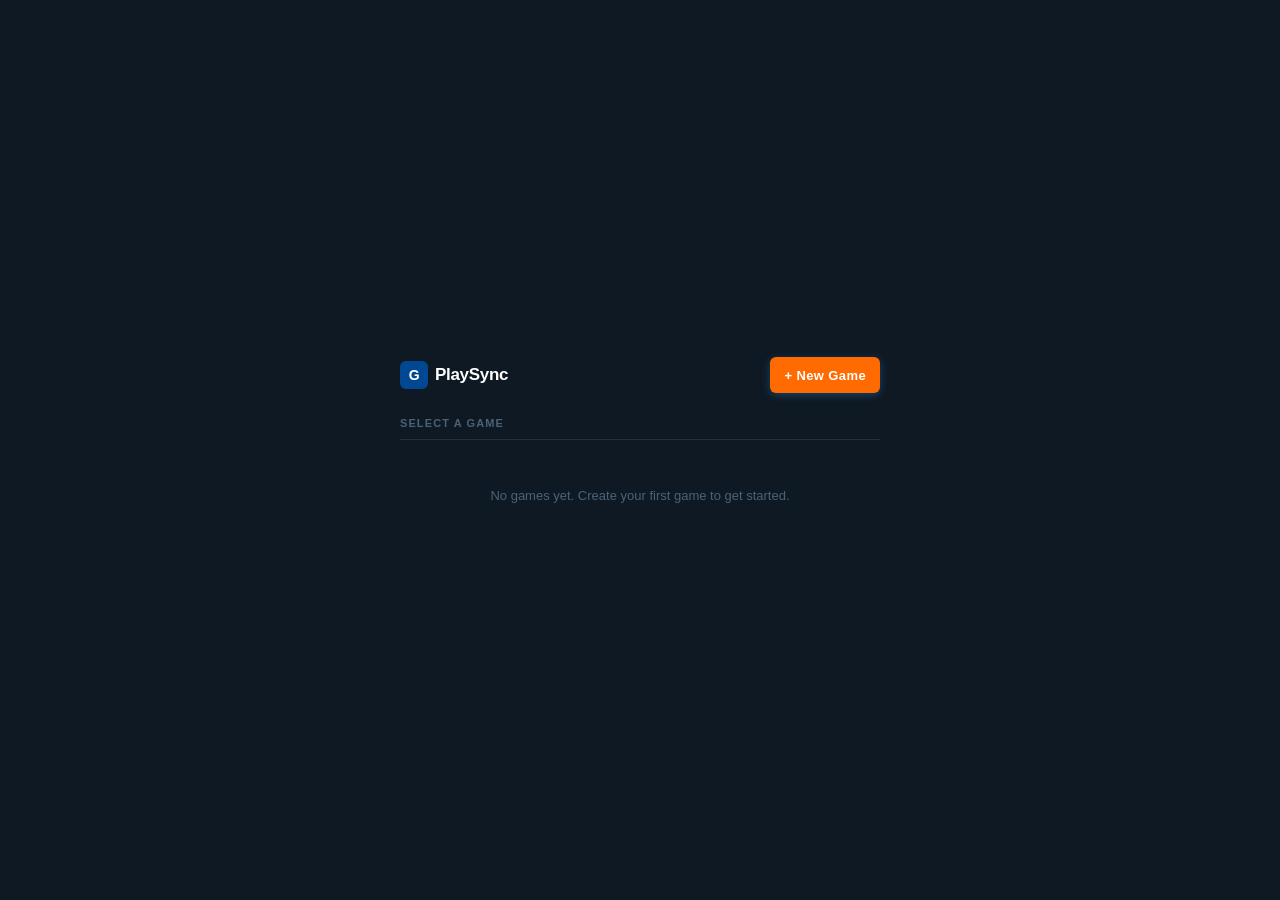
==== commit 44505d75: "Add files via upload" ====
--- a/index.html
+++ b/index.html
@@ -5,7 +5,7 @@
   <meta name="viewport" content="width=device-width, initial-scale=1.0, user-scalable=no" />
   <meta name="apple-mobile-web-app-capable" content="yes" />
   <meta name="apple-mobile-web-app-status-bar-style" content="black-translucent" />
-  <title>PlaySync</title>
+  <title>Borregos</title>
 
   <!-- Stylesheets (order matters) -->
   <link rel="stylesheet" href="reset.css" />
@@ -28,16 +28,9 @@
         </svg>
       </button>
       <div class="logo">
-        <div class="logo-icon">G</div>
-        <span class="logo-text">Playsync</span>
-      </div>
-      <button class="icon-btn" aria-label="Help">
-        <svg width="18" height="18" viewBox="0 0 18 18" fill="none">
-          <circle cx="9" cy="9" r="8" stroke="currentColor" stroke-width="1.5"/>
-          <path d="M6.8 6.8C6.8 5.58 7.79 4.6 9 4.6s2.2.98 2.2 2.2c0 1.1-.8 1.76-1.54 2.24C9 9.5 8.7 9.9 8.7 10.5" stroke="currentColor" stroke-width="1.5" stroke-linecap="round"/>
-          <circle cx="9" cy="13" r=".8" fill="currentColor"/>
-        </svg>
-      </button>
+        <div class="logo-icon">B</div>
+        <span class="logo-text">Borregos</span>
+      </div>
     </div>
 
     <div class="topbar-score">
@@ -97,7 +90,7 @@
     <!-- Left counters -->
     <div class="counters" id="counters-left">
       <div class="counter-group">
-        <span class="counter-label">OPP</span>
+        <span class="counter-label">YARDLINE</span>
         <div class="counter-control">
           <button class="counter-btn minus" data-target="opp">−</button>
           <span class="counter-value" id="val-opp">40</span>
@@ -202,21 +195,23 @@
       </svg>
     </button>
 
+    <!-- Playbook Editor button -->
+    <button class="icon-btn" id="btn-playbook-editor" title="Playbook Editor">
+      <svg width="17" height="17" viewBox="0 0 17 17" fill="none">
+        <rect x="2" y="1" width="10" height="13" rx="1.5" stroke="currentColor" stroke-width="1.5"/>
+        <path d="M5 5h6M5 8h6M5 11h3" stroke="currentColor" stroke-width="1.2" stroke-linecap="round"/>
+        <path d="M12 10l3 3-1.5 1.5-3-3v-1.5h1.5z" fill="currentColor"/>
+      </svg>
+    </button>
+
     <div class="play-bar-content">
       <span class="play-type-badge" id="play-badge">PASS</span>
       <span class="play-name" id="play-name">Gun Flex Y Off Close Left — TE Wheel</span>
     </div>
 
-    <!-- Motion chip -->
-    <div class="motion-chip-wrap" id="motion-chip-wrap">
-      <button class="motion-chip" id="motion-chip">
-        Motion: None
-        <span class="motion-chip-arrow">▾</span>
-      </button>
-      <!-- Dropdown -->
-      <div class="motion-dropdown" id="motion-dropdown" style="display:none">
-        <!-- populated by JS -->
-      </div>
+    <!-- Drive chip -->
+    <div class="drive-chip" id="drive-chip">
+      Drive 1 · 0 plays · 0 yds
     </div>
   </div>
 
@@ -236,7 +231,16 @@
 
     <!-- Col 2: Formation -->
     <div class="selector-col" id="col-formation">
-      <div class="col-header off-header">Formation</div>
+      <div class="col-header off-header">
+        Formation
+        <div class="motion-chip-wrap" id="motion-chip-wrap">
+          <button class="motion-chip" id="motion-chip">
+            Motion: None
+            <span class="motion-chip-arrow">▾</span>
+          </button>
+          <div class="motion-dropdown" id="motion-dropdown" style="display:none"></div>
+        </div>
+      </div>
       <div class="selector-list" id="formation-list"></div>
     </div>
 
@@ -252,6 +256,7 @@
       <div class="result-btns" id="result-btns">
         <button class="result-btn" data-result="1st Down">1st Down</button>
         <button class="result-btn" data-result="TD">🏈 TD</button>
+        <button class="result-btn" data-result="Complete">Complete</button>
         <button class="result-btn" data-result="Incomplete">Incomplete</button>
         <button class="result-btn" data-result="Turnover">Turnover</button>
         <button class="result-btn" data-result="Sack">Sack</button>
@@ -329,6 +334,7 @@
   <script src="playLogic.js"></script>
   <script src="playbookEditor.js"></script>
   <script src="playEditor.js"></script>
+  <script src="gameManager.js"></script>
   <script src="app.js"></script>
 
 </body>
--- a/components.css
+++ b/components.css
@@ -10,7 +10,7 @@
 }
 .logo-icon {
   width: 28px; height: 28px;
-  background: var(--accent-orange);
+  background: #004992;
   border-radius: 6px;
   display: flex; align-items: center; justify-content: center;
   font-size: 14px; font-weight: 900;
@@ -1095,6 +1095,9 @@
   position: relative;
   flex-shrink: 0;
   margin-left: auto;
+}
+.col-header .motion-chip-wrap {
+  margin-left: 0;
 }
 
 .motion-chip {
@@ -1716,3 +1719,222 @@
 .tl-item:active {
   background: var(--bg-item) !important;
 }
+
+/* ── Drive chip in play bar ── */
+.drive-chip {
+  flex-shrink: 0;
+  height: 26px;
+  padding: 0 10px;
+  display: flex;
+  align-items: center;
+  background: var(--bg-card);
+  border: 1px solid var(--border-light);
+  border-radius: var(--r-full);
+  font-size: 11px;
+  font-weight: 700;
+  color: var(--text-muted);
+  letter-spacing: 0.02em;
+  white-space: nowrap;
+  transition: color 0.2s, border-color 0.2s, background 0.2s;
+}
+.drive-chip.drive-chip-positive {
+  color: #69f0ae;
+  background: rgba(105, 240, 174, 0.08);
+  border-color: rgba(105, 240, 174, 0.25);
+}
+.drive-chip.drive-chip-negative {
+  color: #ff6b6b;
+  background: rgba(255, 107, 107, 0.08);
+  border-color: rgba(255, 107, 107, 0.25);
+}
+.drive-chip.drive-chip-neutral {
+  color: var(--text-muted);
+}
+
+/* ══════════════════════════════════════════
+   GAME SELECTION SCREEN
+══════════════════════════════════════════ */
+
+#game-select-screen {
+  position: fixed;
+  inset: 0;
+  background: var(--bg);
+  z-index: 500;
+  display: flex;
+  align-items: center;
+  justify-content: center;
+}
+
+#game-select-panel {
+  width: 480px;
+  max-width: 95vw;
+  max-height: 90vh;
+  display: flex;
+  flex-direction: column;
+  gap: 0;
+}
+
+.game-select-header {
+  display: flex;
+  align-items: center;
+  justify-content: space-between;
+  padding-bottom: 24px;
+}
+
+.game-select-title {
+  font-size: 11px;
+  font-weight: 700;
+  letter-spacing: 0.1em;
+  text-transform: uppercase;
+  color: var(--text-muted);
+  padding-bottom: 10px;
+  border-bottom: 1px solid var(--border);
+  margin-bottom: 8px;
+}
+
+/* Game list */
+.game-list {
+  overflow-y: auto;
+  max-height: 60vh;
+  -webkit-overflow-scrolling: touch;
+}
+.game-list::-webkit-scrollbar { width: 3px; }
+.game-list::-webkit-scrollbar-thumb { background: var(--border-light); border-radius: 99px; }
+
+.game-list-empty {
+  font-size: 13px;
+  color: var(--text-muted);
+  text-align: center;
+  padding: 40px 20px;
+}
+
+/* Game card */
+.game-card {
+  display: flex;
+  align-items: center;
+  gap: 12px;
+  padding: 14px 16px;
+  background: var(--bg-card);
+  border: 1px solid var(--border);
+  border-radius: var(--r-md);
+  margin-bottom: 8px;
+  cursor: pointer;
+  transition: background 0.15s, border-color 0.15s;
+  user-select: none;
+  -webkit-user-select: none;
+}
+.game-card:active { background: var(--bg-item); }
+.game-card.current {
+  border-color: var(--accent-orange);
+  background: rgba(255, 107, 0, 0.05);
+}
+
+.game-card-main { flex: 1; min-width: 0; }
+
+.game-card-teams {
+  display: flex;
+  align-items: center;
+  gap: 10px;
+  margin-bottom: 5px;
+}
+.game-card-home,
+.game-card-away {
+  font-size: 15px;
+  font-weight: 800;
+  color: var(--text-primary);
+  letter-spacing: 0.02em;
+  text-transform: uppercase;
+}
+.game-card-score {
+  font-size: 15px;
+  font-weight: 700;
+  color: var(--text-secondary);
+  font-variant-numeric: tabular-nums;
+}
+
+.game-card-meta {
+  display: flex;
+  align-items: center;
+  gap: 10px;
+}
+.game-card-date {
+  font-size: 11px;
+  color: var(--text-muted);
+}
+.game-card-plays {
+  font-size: 11px;
+  color: var(--text-muted);
+}
+.game-card-current-badge {
+  font-size: 9px;
+  font-weight: 800;
+  letter-spacing: 0.1em;
+  color: var(--accent-orange);
+  background: var(--accent-orange-muted);
+  padding: 2px 6px;
+  border-radius: 3px;
+}
+
+.game-card-actions { flex-shrink: 0; }
+.game-card-delete {
+  width: 28px; height: 28px;
+  display: flex; align-items: center; justify-content: center;
+  border-radius: var(--r-sm);
+  font-size: 13px;
+  color: var(--text-muted);
+  background: transparent;
+  transition: color 0.1s, background 0.1s;
+}
+.game-card-delete:active {
+  color: #ff6b6b;
+  background: rgba(255, 107, 107, 0.1);
+}
+
+
+/* ── Play list — 2 column layout ── */
+.play-list-header {
+  display: grid;
+  grid-template-columns: 1fr 1fr;
+  position: sticky;
+  top: 0;
+  z-index: 1;
+  background: var(--bg-card);
+  border-bottom: 1px solid var(--border);
+}
+.play-col-label {
+  font-size: 10px;
+  font-weight: 800;
+  letter-spacing: 0.08em;
+  text-align: center;
+  padding: 5px 0;
+}
+.play-col-label.run  { color: var(--run-color); }
+.play-col-label.pass { color: var(--pass-color); }
+
+.play-list-row {
+  display: grid;
+  grid-template-columns: 1fr 1fr;
+  border-bottom: 1px solid var(--border);
+}
+
+.play-cell {
+  padding: 7px 8px;
+  font-size: 12px;
+  font-weight: 500;
+  color: var(--text-muted);
+  min-height: 32px;
+}
+.play-cell.play-item {
+  color: var(--text-primary);
+  cursor: pointer;
+  transition: background 0.1s;
+}
+.play-cell.play-item:active { background: var(--bg-item); }
+.play-cell.play-item.selected {
+  background: var(--bg-selected);
+  color: var(--text-primary);
+  font-weight: 700;
+}
+.run-cell  { border-right: 1px solid var(--border); }
+.run-cell.selected  { box-shadow: inset 2px 0 0 var(--run-color); }
+.pass-cell.selected { box-shadow: inset 2px 0 0 var(--pass-color); }
